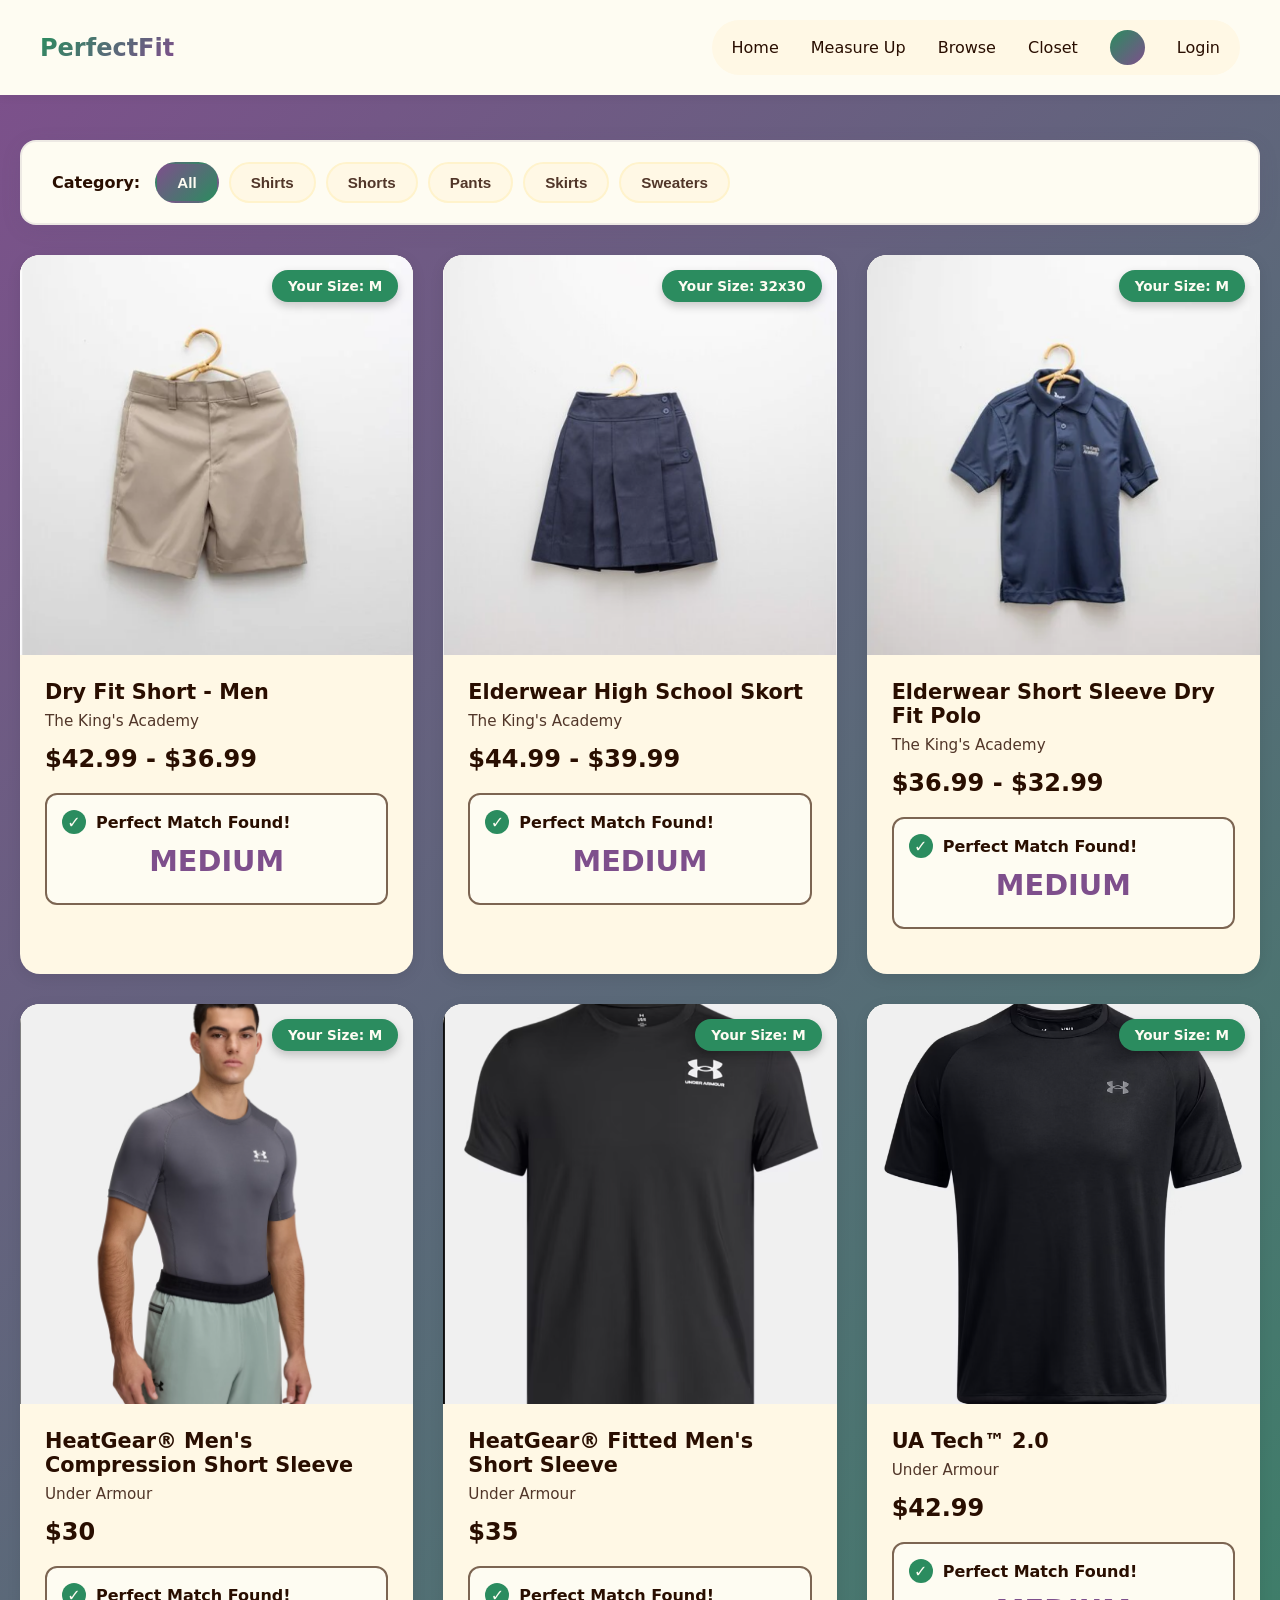
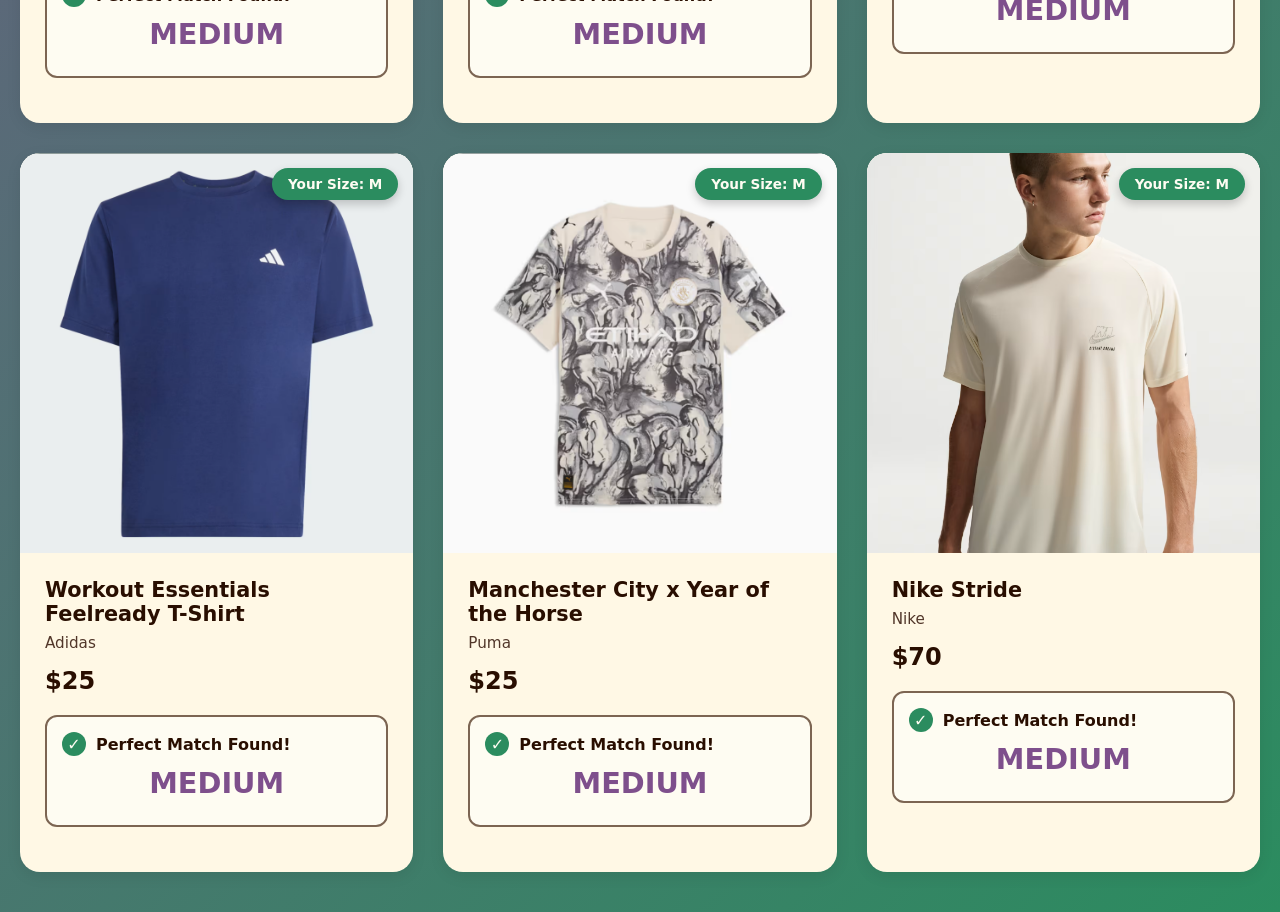
==== Main/Browse.html @ 37f1c9ac "Initial commit" ====
<html lang="en">
  <head>
    <meta charset="UTF-8" />
    <meta name="viewport" content="width=device-width, initial-scale=1.0" />
    <title>Shop - Your Perfect Fit</title>
    <link rel="stylesheet" type="text/css" href="../styles.css" />
    <style>
      /* added 2-2-26, style completed -26 */
      body {
        font-family: -apple-system, BlinkMacSystemFont, "Segoe UI", system-ui,
          sans-serif;
        background: var(--grad-pg);
        color: var(--text-primary);
        padding-top: 100px;
      }

      /* Main Layout */
      .container {
        max-width: 1400px;
        margin: 0 auto;
        padding: 40px 20px;
      }

      .product-grid {
        display: grid;
        grid-template-columns: repeat(auto-fill, minmax(320px, 1fr));
        gap: 30px;
        margin-top: 30px;
      }

      /* Product Card */
      .product-card {
        background: var(--wt-cream);
        border-radius: 20px;
        overflow: hidden;
        box-shadow: 0 4px 15px rgba(0, 0, 0, 0.08);
        transition: all 0.3s;
      }

      .product-image {
        width: 100%;
        height: 400px;
        background: var(--wt-cream);
        position: relative;
        overflow: hidden;
      }

      /* SVG Clothing Items */
      .product-image svg {
        width: 100%;
        height: 100%;
      }

      .badge {
        position: absolute;
        top: 15px;
        right: 15px;
        background: var(--color-g);
        color: var(--wt-light);
        padding: 8px 16px;
        border-radius: 20px;
        font-size: 0.85rem;
        font-weight: 600;
        box-shadow: 0 4px 10px rgba(0, 0, 0, 0.2);
      }

      .product-info {
        padding: 25px;
      }

      .product-title {
        font-size: 1.3rem;
        font-weight: 700;
        margin-bottom: 8px;
        color: var(--text-primary);
      }

      .product-description {
        color: var(--text-secondary);
        font-size: 0.95rem;
        margin-bottom: 15px;
      }

      .price {
        font-size: 1.5rem;
        font-weight: 700;
        color: var(--text-primary);
        margin-bottom: 20px;
      }

      /* Size Recommendation */
      .size-recommendation {
        background: var(--wt-light);
        border: 2px solid var(--border-primary);
        border-radius: 12px;
        padding: 15px;
        margin-bottom: 20px;
      }

      .size-recommendation-header {
        display: flex;
        align-items: center;
        gap: 10px;
        margin-bottom: 10px;
      }

      .check-icon {
        width: 24px;
        height: 24px;
        background: var(--color-g);
        border-radius: 50%;
        display: flex;
        align-items: center;
        justify-content: center;
        color: var(--wt-light);
        font-weight: bold;
      }

      .size-recommendation-text {
        font-weight: 600;
        color: var(--text-primary);
        font-size: 1rem;
      }

      .recommended-size {
        font-size: 1.8rem;
        font-weight: 800;
        color: var(--color-p);
        text-align: center;
        margin: 10px 0;
      }

      .confidence {
        text-align: center;
        font-size: 0.85rem;
        color: var(--text-secondary);
      }

      /* Size Selector */
      .size-selector {
        margin-bottom: 20px;
      }

      .size-selector-label {
        font-weight: 600;
        margin-bottom: 10px;
        display: block;
        color: var(--text-primary);
      }

      .size-options {
        display: flex;
        gap: 10px;
        flex-wrap: wrap;
      }

      .size-option {
        padding: 12px 20px;
        border: 2px solid var(--border-primary);
        border-radius: 10px;
        background: var(--wt-light);
        cursor: pointer;
        transition: all 0.2s;
        font-weight: 600;
        position: relative;
      }

      .size-option:hover {
        border-color: var(--color-p);
      }

      .size-option.recommended {
        border-color: var(--color-g);
        background: var(--wt-light);
        color: var(--color-g);
      }

      .size-option.selected {
        border-color: var(--color-p);
        background: var(--color-p);
        color: var(--wt-light);
      }

      /* Add to Closet Button */
      .add-to-cart {
        width: 100%;
        padding: 16px;
        margin: 5px;
        background: var(--color-g);
        color: var(--wt-light);
        border: none;
        border-radius: 12px;
        font-size: 1.1rem;
        font-weight: 600;
        cursor: pointer;
        transition: all 0.3s;
      }

      .add-to-cart:hover {
        transform: translateY(-2px);
        box-shadow: 0 6px 20px rgba(102, 126, 234, 0.4);
      }
      .try-on {
        width: 100%;
        padding: 16px;
        margin: 5px;
        background: var(--color-p);
        color: var(--wt-light);
        border: none;
        border-radius: 12px;
        font-size: 1.1rem;
        font-weight: 600;
        cursor: pointer;
        transition: all 0.3s;
      }

      .try-on:hover {
        transform: translateY(-2px);
        box-shadow: 0 6px 20px rgba(102, 126, 234, 0.4);
      }

      /* Filter Bar */
      .filter-bar {
        background: var(--wt-light);
        padding: 20px 30px;
        border-radius: 16px;
        margin-bottom: 30px;
        box-shadow: 0 5px 20px rgba(92, 75, 111, 0.12);
        border: 2px solid rgba(92, 75, 111, 0.1);
      }

      .filter-section {
        display: flex;
        align-items: center;
        gap: 15px;
        flex-wrap: wrap;
      }

      .filter-label {
        font-weight: 700;
        color: var(--text-primary);
        font-size: 1rem;
      }

      .filter-chips {
        display: flex;
        gap: 10px;
        flex-wrap: wrap;
      }

      .filter-chip {
        padding: 10px 20px;
        background: var(--wt-cream);
        border: 2px solid var(--border-secondary);
        border-radius: 25px;
        cursor: pointer;
        transition: all 0.3s;
        font-weight: 600;
        color: var(--text-secondary);
        font-size: 0.95rem;
      }

      .filter-chip:hover {
        border-color: var(--color-g);
        background: var(--wt-light);
      }

      .filter-chip.active {
        background: var(--grad-pg);
        color: var(--wt-light);
        border-color: transparent;
      }

      @media (max-width: 768px) {
        .product-grid {
          grid-template-columns: 1fr;
        }
      }
    </style>
  </head>
  <body>
    <!-- Header -->
    <div class="header">
      <div class="logo">PerfectFit</div>
      <div class="user-info">
        <nav>
          <a href="../index.html">Home</a>
          <a href="MeasureUp.html">Measure Up</a>
          <a href="Browse.html">Browse</a>
          <a href="Closet.html">Closet</a>
          <div class="user-avatar"></div>
          <a href="Login.html">Login</a>
        </nav>
      </div>
    </div>
    <div class="container">
      <!-- Filter Bar -->
      <div class="filter-bar">
        <div class="filter-section">
          <span class="filter-label">Category:</span>
          <div class="filter-chips">
            <button class="filter-chip active" onclick="filterProducts('all')">
              All
            </button>
            <button class="filter-chip" onclick="filterProducts('shirts')">
              Shirts
            </button>
            <button class="filter-chip" onclick="filterProducts('shorts')">
              Shorts
            </button>
            <button class="filter-chip" onclick="filterProducts('pants')">
              Pants
            </button>
            <button class="filter-chip" onclick="filterProducts('skirts')">
              Skirts
            </button>
            <button class="filter-chip" onclick="filterProducts('sweaters')">
              Sweaters
            </button>
          </div>
        </div>
      </div>
      <!-- Product Grid -->
      <div class="product-grid">
        <!-- High School Shorts -->
        <div class="product-card">
          <div
            class="product-image"
            style="
              background: var(--wt-light);
              display: flex;
              align-items: center;
              justify-content: center;
            "
          >
            <img
              src="../Images/HsShorts.png"
              alt="High School Shorts"
              style="
                width: 100%;
                height: 100%;
                object-fit: cover;
                border-radius: 16px 16px 0 0;
              "
            />
            <div class="badge">Your Size: M</div>
          </div>
          <div class="product-info">
            <h3 class="product-title">Dry Fit Short - Men</h3>
            <p class="product-description">The King's Academy</p>
            <div class="price">$42.99 - $36.99</div>

            <a
              href="../Selected/Shorts.html"
              class="size-recommendation"
              style="text-decoration: none; display: block"
            >
              <div class="size-recommendation-header">
                <div class="check-icon">✓</div>
                <span class="size-recommendation-text"
                  >Perfect Match Found!</span
                >
              </div>
              <div class="recommended-size">MEDIUM</div>
            </a>
          </div>
        </div>

        <!-- High School Skirts -->
        <div class="product-card">
          <div
            class="product-image"
            style="
              background: var(--wt-light);
              display: flex;
              align-items: center;
              justify-content: center;
            "
          >
            <img
              src="../Images/HsSkirtB.png"
              alt="High School Skirts"
              style="
                width: 100%;
                height: 100%;
                object-fit: cover;
                border-radius: 16px 16px 0 0;
              "
            />
            <div class="badge">Your Size: 32x30</div>
          </div>
          <div class="product-info">
            <h3 class="product-title">Elderwear High School Skort</h3>
            <p class="product-description">The King's Academy</p>
            <div class="price">$44.99 - $39.99</div>
            <a
              href="../Selected/SkirtB.html"
              class="size-recommendation"
              style="text-decoration: none; display: block"
            >
              <div class="size-recommendation-header">
                <div class="check-icon">✓</div>
                <span class="size-recommendation-text"
                  >Perfect Match Found!</span
                >
              </div>
              <div class="recommended-size">MEDIUM</div>
            </a>
          </div>
        </div>

        <!-- Short Sleeve Polo -->
        <div class="product-card">
          <div
            class="product-image"
            style="
              background: var(--wt-light);
              display: flex;
              align-items: center;
              justify-content: center;
            "
          >
            <img
              src="../Images/ShirtBF.png"
              alt="Short Sleeve Dry Fit Polo"
              style="
                width: 100%;
                height: 100%;
                object-fit: cover;
                border-radius: 16px 16px 0 0;
              "
            />
            <div class="badge">Your Size: M</div>
          </div>
          <div class="product-info">
            <h3 class="product-title">Elderwear Short Sleeve Dry Fit Polo</h3>
            <p class="product-description">The King's Academy</p>
            <div class="price">$36.99 - $32.99</div>
            <a
              href="../Selected/TKAShirt.html"
              class="size-recommendation"
              style="text-decoration: none; display: block"
            >
              <div class="size-recommendation-header">
                <div class="check-icon">✓</div>
                <span class="size-recommendation-text"
                  >Perfect Match Found!</span
                >
              </div>
              <div class="recommended-size">MEDIUM</div>
            </a>
          </div>
        </div>

        <!-- HeatGear® Compression -->
        <div class="product-card">
          <div
            class="product-image"
            style="
              background: var(--wt-light);
              display: flex;
              align-items: center;
              justify-content: center;
            "
          >
            <img
              src="../Images/UAShirtComp.png"
              alt="Under Armour Mens Compression Shirt"
              style="
                width: 100%;
                height: 100%;
                object-fit: cover;
                border-radius: 16px 16px 0 0;
              "
            />
            <div class="badge">Your Size: M</div>
          </div>
          <div class="product-info">
            <h3 class="product-title">
              HeatGear® Men's Compression Short Sleeve
            </h3>
            <p class="product-description">Under Armour</p>
            <div class="price">$30</div>

            <a
              href="../Selected/UAComp.html"
              class="size-recommendation"
              style="text-decoration: none; display: block"
            >
              <div class="size-recommendation-header">
                <div class="check-icon">✓</div>
                <span class="size-recommendation-text"
                  >Perfect Match Found!</span
                >
              </div>
              <div class="recommended-size">MEDIUM</div>
            </a>
          </div>
        </div>

        <!-- HeatGear® Fitted -->
        <div class="product-card">
          <div
            class="product-image"
            style="
              background: var(--wt-light);
              display: flex;
              align-items: center;
              justify-content: center;
            "
          >
            <img
              src="../Images/UAShirtFit.png"
              alt="Under Armour Mens Fitted Shirt"
              style="
                width: 100%;
                height: 100%;
                object-fit: cover;
                border-radius: 16px 16px 0 0;
              "
            />
            <div class="badge">Your Size: M</div>
          </div>
          <div class="product-info">
            <h3 class="product-title">HeatGear® Fitted Men's Short Sleeve</h3>
            <p class="product-description">Under Armour</p>
            <div class="price">$35</div>

            <a
              href="../Selected/UAFitted.html"
              class="size-recommendation"
              style="text-decoration: none; display: block"
            >
              <div class="size-recommendation-header">
                <div class="check-icon">✓</div>
                <span class="size-recommendation-text"
                  >Perfect Match Found!</span
                >
              </div>
              <div class="recommended-size">MEDIUM</div>
            </a>
          </div>
        </div>

        <!-- UA Tech™ 2.0 -->
        <div class="product-card">
          <div
            class="product-image"
            style="
              background: var(--wt-light);
              display: flex;
              align-items: center;
              justify-content: center;
            "
          >
            <img
              src="../Images/UAShirtLoose.png"
              alt="Under Armour Mens Compression Shirt"
              style="
                width: 100%;
                height: 100%;
                object-fit: cover;
                border-radius: 16px 16px 0 0;
              "
            />
            <div class="badge">Your Size: M</div>
          </div>
          <div class="product-info">
            <h3 class="product-title">UA Tech™ 2.0</h3>
            <p class="product-description">Under Armour</p>
            <div class="price">$42.99</div>
            <a
              href="../Selected/UALoose.html"
              class="size-recommendation"
              style="text-decoration: none; display: block"
            >
              <div class="size-recommendation-header">
                <div class="check-icon">✓</div>
                <span class="size-recommendation-text"
                  >Perfect Match Found!</span
                >
              </div>
              <div class="recommended-size">MEDIUM</div>
            </a>
          </div>
        </div>

        <!-- Adidas Shirt -->
        <div class="product-card">
          <div
            class="product-image"
            style="
              background: var(--wt-light);
              display: flex;
              align-items: center;
              justify-content: center;
            "
          >
            <img
              src="../Images/AdidasShirt.png"
              alt="Workout Essentials Feelready T-Shirt"
              style="
                width: 100%;
                height: 100%;
                object-fit: cover;
                border-radius: 16px 16px 0 0;
              "
            />
            <div class="badge">Your Size: M</div>
          </div>
          <div class="product-info">
            <h3 class="product-title">Workout Essentials Feelready T-Shirt</h3>
            <p class="product-description">Adidas</p>
            <div class="price">$25</div>
            <a
              href="../Selected/AdidasShirt.html"
              class="size-recommendation"
              style="text-decoration: none; display: block"
            >
              <div class="size-recommendation-header">
                <div class="check-icon">✓</div>
                <span class="size-recommendation-text"
                  >Perfect Match Found!</span
                >
              </div>
              <div class="recommended-size">MEDIUM</div>
            </a>
          </div>
        </div>

        <!-- Puma Shirt -->
        <div class="product-card">
          <div
            class="product-image"
            style="
              background: var(--wt-light);
              display: flex;
              align-items: center;
              justify-content: center;
            "
          >
            <img
              src="../Images/PumaShirt.png"
              alt="Manchester City x Year of the Horse"
              style="
                width: 100%;
                height: 100%;
                object-fit: cover;
                border-radius: 16px 16px 0 0;
              "
            />
            <div class="badge">Your Size: M</div>
          </div>
          <div class="product-info">
            <h3 class="product-title">Manchester City x Year of the Horse</h3>
            <p class="product-description">Puma</p>
            <div class="price">$25</div>
            <a
              href="../Selected/PumaShirt.html"
              class="size-recommendation"
              style="text-decoration: none; display: block"
            >
              <div class="size-recommendation-header">
                <div class="check-icon">✓</div>
                <span class="size-recommendation-text"
                  >Perfect Match Found!</span
                >
              </div>
              <div class="recommended-size">MEDIUM</div>
            </a>
          </div>
        </div>

        <!-- Nike Shirt -->
        <div class="product-card">
          <div
            class="product-image"
            style="
              background: var(--wt-light);
              display: flex;
              align-items: center;
              justify-content: center;
            "
          >
            <img
              src="../Images/NikeShirt.png"
              alt="Nike Stride"
              style="
                width: 100%;
                height: 100%;
                object-fit: cover;
                border-radius: 16px 16px 0 0;
              "
            />
            <div class="badge">Your Size: M</div>
          </div>
          <div class="product-info">
            <h3 class="product-title">Nike Stride</h3>
            <p class="product-description">Nike</p>
            <div class="price">$70</div>
            <a
              href="../Selected/NikeShirt.html"
              class="size-recommendation"
              style="text-decoration: none; display: block"
            >
              <div class="size-recommendation-header">
                <div class="check-icon">✓</div>
                <span class="size-recommendation-text"
                  >Perfect Match Found!</span
                >
              </div>
              <div class="recommended-size">MEDIUM</div>
            </a>
          </div>
        </div>
      </div>
    </div>

    <script>
      // Size selector functionality
      document.querySelectorAll(".size-option").forEach((option) => {
        option.addEventListener("click", function () {
          // Remove selected class from siblings
          this.parentElement.querySelectorAll(".size-option").forEach((opt) => {
            opt.classList.remove("selected");
          });
          // Add selected class to clicked option
          this.classList.add("selected");
        });
      });
    </script>
  </body>
</html>
---- styles.css ----
* {
  margin: 0;
  padding: 0;
  box-sizing: border-box;
}

:root {
  --color-g: #2B8C5F;
  --color-p: #7E4F8C;
  --wt-cream: #FFF8E5;
  --wt-light: #FEFCF2;
  --text-primary: #290E00;
  --text-secondary: #513629;
  --border-primary: #7C6552;
  --border-secondary: #FFF3CC;
  --grad-pg: linear-gradient(135deg, #7E4F8C 0%, #2B8C5F 100%);
  --grad-gp: linear-gradient(135deg, #2B8C5F 0%, #7E4F8C 100%);
  --grad-lc: linear-gradient(135deg, #FEFCF2 0%, #FFF8E5 100%);
}


.header {
  background: var(--wt-light);
  padding: 20px 40px;
  box-shadow: 0 2px 10px rgba(0,0,0,0.05);
  display: flex;
  justify-content: space-between;
  align-items: center;
  position: fixed;
  top: 0;
  z-index: 100;
  width: 100%;
}
      
.header-content {
  display: flex;
  justify-content: space-between;
  align-items: center;
}
      
.logo {
  font-size: 1.5rem;
  font-weight: 800;
  background: var(--grad-gp);
  -webkit-background-clip: text;
  -webkit-text-fill-color: transparent;
}
      
.user-info {
  display: flex;
  align-items: center;
  gap: 15px;
  background: var(--wt-cream);
  padding: 10px 20px;
  border-radius: 50px;
}
      
.user-avatar {
  width: 35px;
  height: 35px;
  background: var(--grad-gp);
  border-radius: 50%;
  display: flex;
  align-items: center;
  justify-content: center;
  color: var(--wt-light);
  font-weight: 600;
}
  
nav {
  display: flex;
  gap: 2rem;
  align-items: center;
}

nav a {
  text-decoration: none;
  color: var(--text-primary);
  font-weight: 500;
  transition: color 0.3s;
}

nav a:hover {
  color: var(--color-g);
}


/* #F9F0DA   #290E00*/
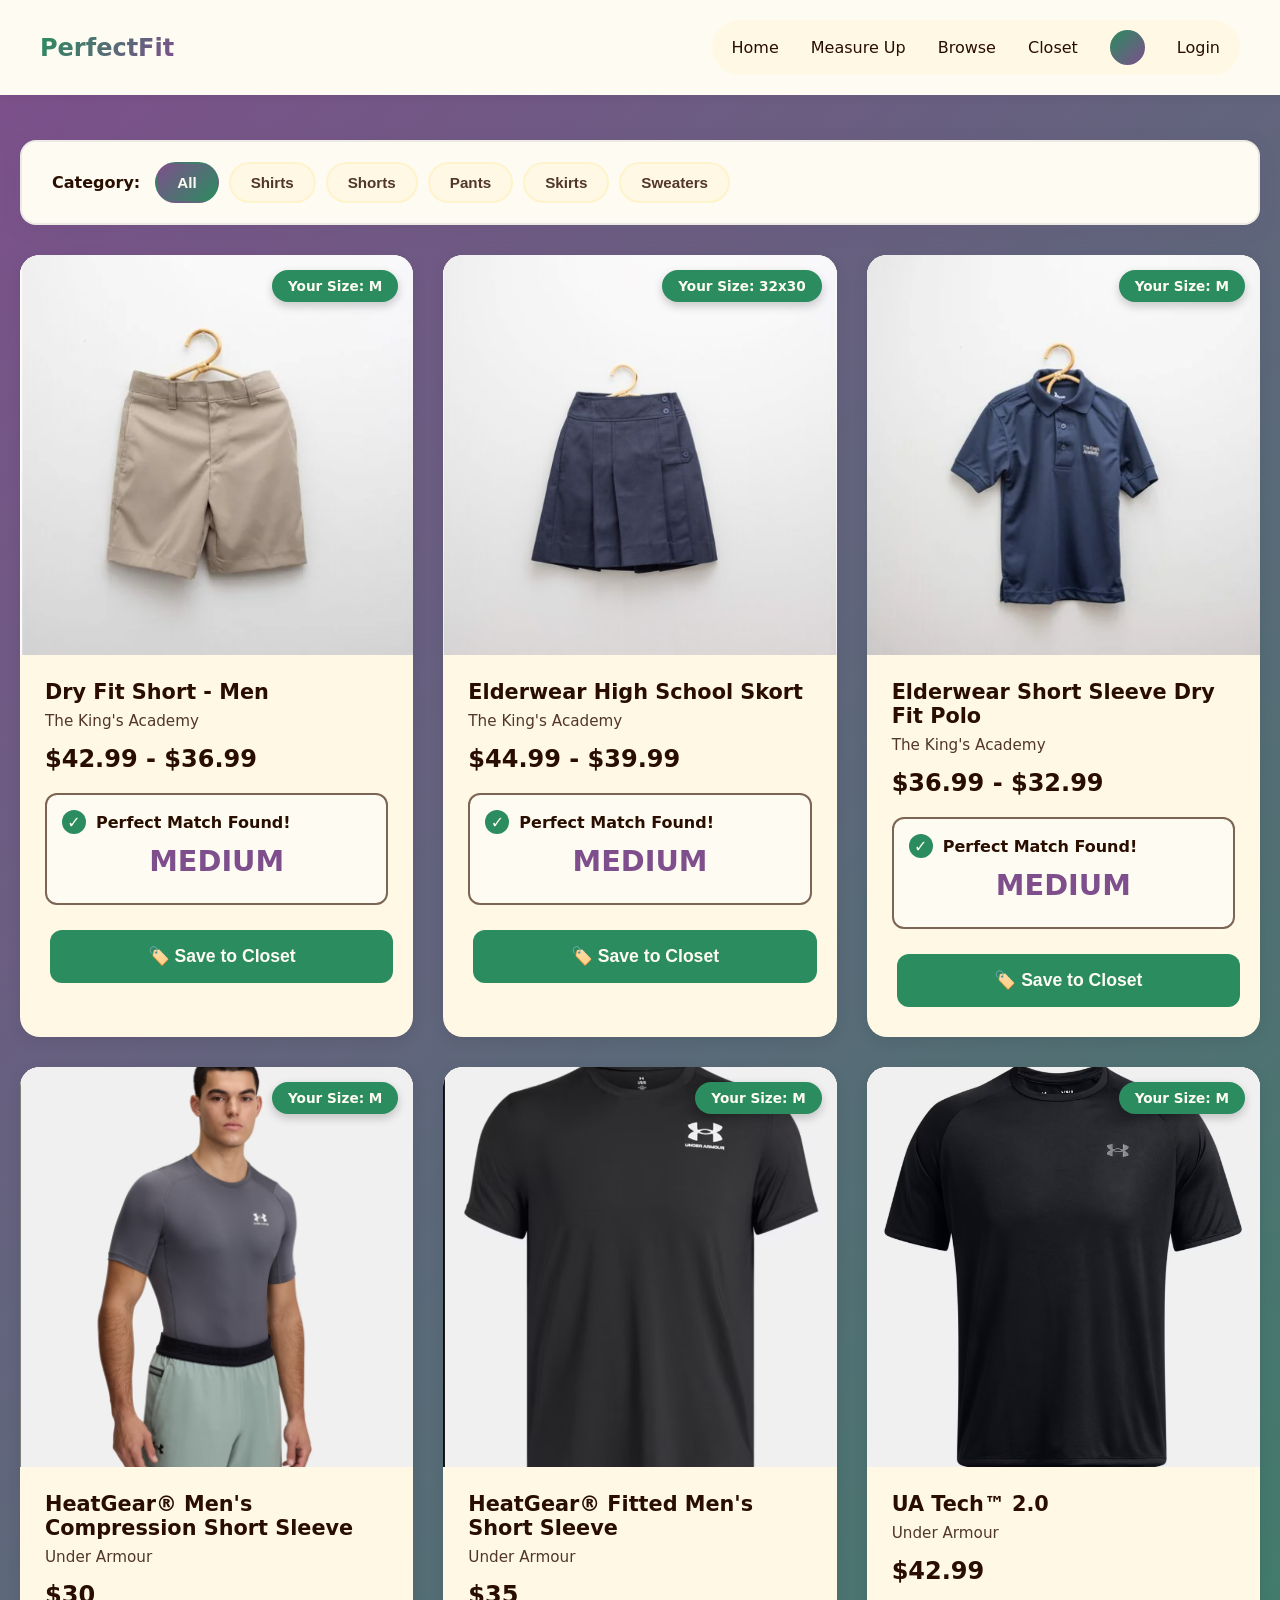
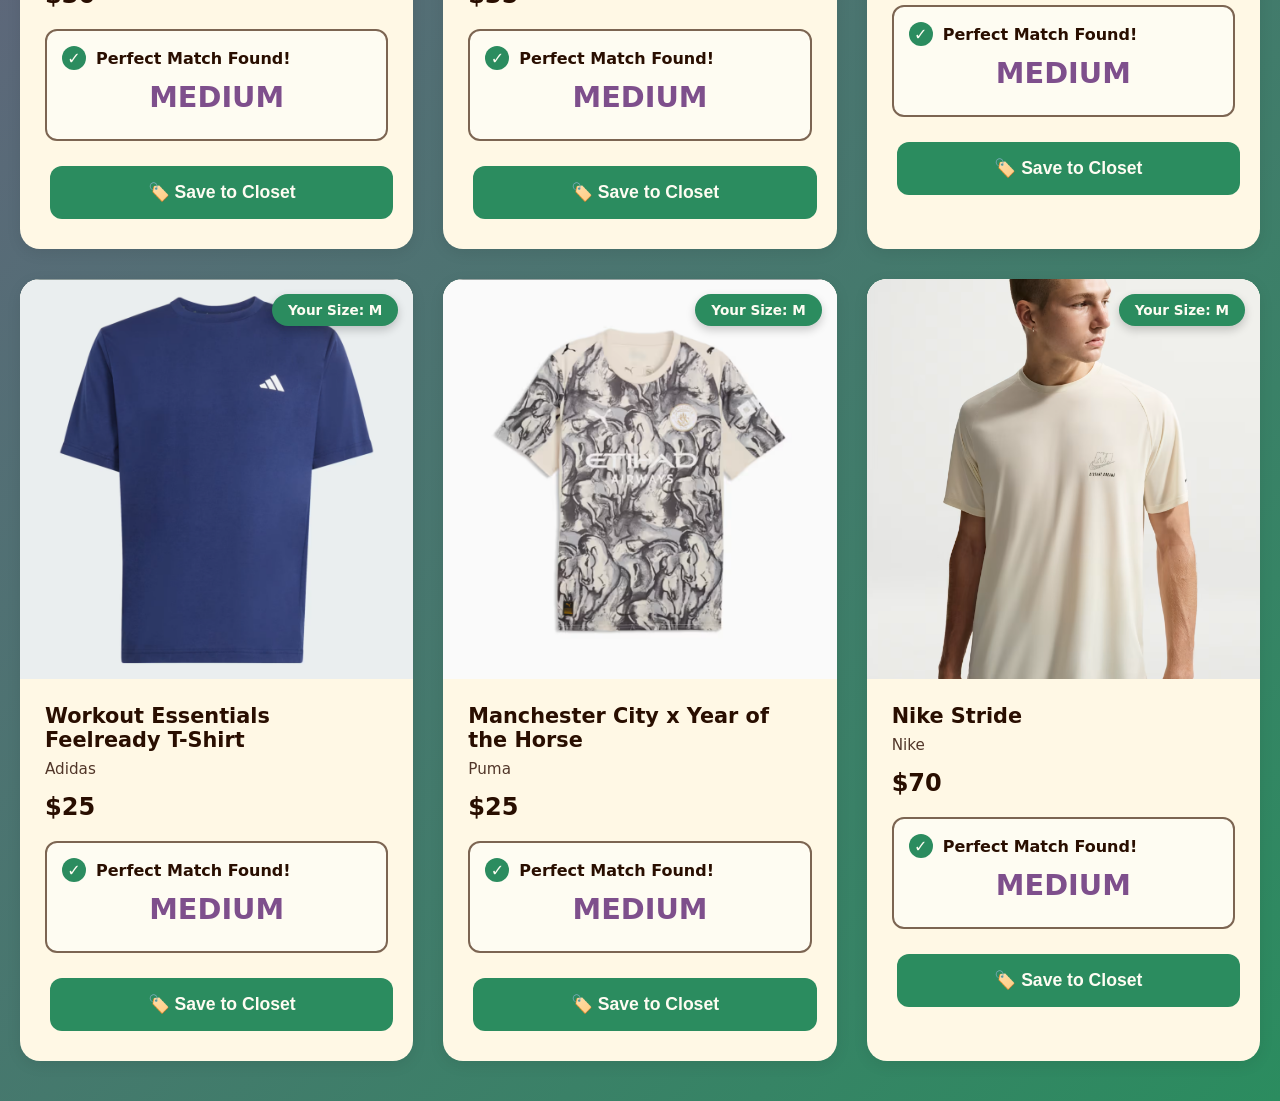
==== commit 4b3350f6: "Add closet functionality: save items from Browse, dynamic Closet page, chat sidebar in MeasureUp" ====
--- a/Main/Browse.html
+++ b/Main/Browse.html
@@ -363,6 +363,10 @@
               </div>
               <div class="recommended-size">MEDIUM</div>
             </a>
+            <button class="add-to-cart" data-name="Dry Fit Short - Men"
+              onclick="addToCloset(this, 'Dry Fit Short - Men', 'The King\'s Academy', null, '🩳', '../Images/HsShorts.png')">
+              🏷️ Save to Closet
+            </button>
           </div>
         </div>
 
@@ -406,6 +410,10 @@
               </div>
               <div class="recommended-size">MEDIUM</div>
             </a>
+            <button class="add-to-cart" data-name="Elderwear High School Skort"
+              onclick="addToCloset(this, 'Elderwear High School Skort', 'The King\'s Academy', null, '👗', '../Images/HsSkirtB.png')">
+              🏷️ Save to Closet
+            </button>
           </div>
         </div>
 
@@ -449,6 +457,10 @@
               </div>
               <div class="recommended-size">MEDIUM</div>
             </a>
+            <button class="add-to-cart" data-name="Elderwear Short Sleeve Dry Fit Polo"
+              onclick="addToCloset(this, 'Elderwear Short Sleeve Dry Fit Polo', 'School Store Dry Fit Polo', 'schoolstore', '👕', '../Images/ShirtBF.png')">
+              🏷️ Save to Closet
+            </button>
           </div>
         </div>
 
@@ -495,6 +507,10 @@
               </div>
               <div class="recommended-size">MEDIUM</div>
             </a>
+            <button class="add-to-cart" data-name="HeatGear® Men's Compression Short Sleeve"
+              onclick="addToCloset(this, 'HeatGear® Men\'s Compression Short Sleeve', 'Under Armour', 'underarmour', '👕', '../Images/UAShirtComp.png')">
+              🏷️ Save to Closet
+            </button>
           </div>
         </div>
 
@@ -539,6 +555,10 @@
               </div>
               <div class="recommended-size">MEDIUM</div>
             </a>
+            <button class="add-to-cart" data-name="HeatGear® Fitted Men's Short Sleeve"
+              onclick="addToCloset(this, 'HeatGear® Fitted Men\'s Short Sleeve', 'Under Armour', 'underarmour', '👕', '../Images/UAShirtFit.png')">
+              🏷️ Save to Closet
+            </button>
           </div>
         </div>
 
@@ -582,6 +602,10 @@
               </div>
               <div class="recommended-size">MEDIUM</div>
             </a>
+            <button class="add-to-cart" data-name="UA Tech™ 2.0"
+              onclick="addToCloset(this, 'UA Tech™ 2.0', 'Under Armour', 'underarmour', '👕', '../Images/UAShirtLoose.png')">
+              🏷️ Save to Closet
+            </button>
           </div>
         </div>
 
@@ -625,6 +649,10 @@
               </div>
               <div class="recommended-size">MEDIUM</div>
             </a>
+            <button class="add-to-cart" data-name="Workout Essentials Feelready T-Shirt"
+              onclick="addToCloset(this, 'Workout Essentials Feelready T-Shirt', 'Adidas', 'adidas', '👕', '../Images/AdidasShirt.png')">
+              🏷️ Save to Closet
+            </button>
           </div>
         </div>
 
@@ -668,6 +696,10 @@
               </div>
               <div class="recommended-size">MEDIUM</div>
             </a>
+            <button class="add-to-cart" data-name="Manchester City x Year of the Horse"
+              onclick="addToCloset(this, 'Manchester City x Year of the Horse', 'Puma', 'puma', '👕', '../Images/PumaShirt.png')">
+              🏷️ Save to Closet
+            </button>
           </div>
         </div>
 
@@ -711,6 +743,10 @@
               </div>
               <div class="recommended-size">MEDIUM</div>
             </a>
+            <button class="add-to-cart" data-name="Nike Stride"
+              onclick="addToCloset(this, 'Nike Stride', 'Nike', 'nike', '👟', '../Images/NikeShirt.png')">
+              🏷️ Save to Closet
+            </button>
           </div>
         </div>
       </div>
@@ -720,12 +756,49 @@
       // Size selector functionality
       document.querySelectorAll(".size-option").forEach((option) => {
         option.addEventListener("click", function () {
-          // Remove selected class from siblings
           this.parentElement.querySelectorAll(".size-option").forEach((opt) => {
             opt.classList.remove("selected");
           });
-          // Add selected class to clicked option
           this.classList.add("selected");
+        });
+      });
+
+      // ── Closet helpers ─────────────────────────────
+      function addToCloset(btn, name, brand, brandKey, emoji, image) {
+        const closet = JSON.parse(localStorage.getItem('perfectfit_closet') || '[]');
+        if (closet.some(item => item.name === name)) {
+          showToast('Already in your closet!', false);
+          return;
+        }
+        closet.push({ id: Date.now(), name, brand, brandKey, emoji, image, addedAt: new Date().toISOString() });
+        localStorage.setItem('perfectfit_closet', JSON.stringify(closet));
+        btn.textContent = '✓ Saved!';
+        btn.disabled = true;
+        btn.style.background = 'var(--color-g)';
+        showToast('Added to your closet!');
+      }
+
+      function showToast(msg, success = true) {
+        const toast = document.createElement('div');
+        toast.textContent = msg;
+        toast.style.cssText = `position:fixed;bottom:30px;left:50%;transform:translateX(-50%);
+          background:${success ? '#2B8C5F' : '#7E4F8C'};color:#fff;padding:12px 28px;
+          border-radius:50px;font-weight:600;z-index:9999;
+          box-shadow:0 4px 15px rgba(0,0,0,0.2);font-size:0.95rem;
+          transition:opacity 0.3s;`;
+        document.body.appendChild(toast);
+        setTimeout(() => { toast.style.opacity = '0'; setTimeout(() => toast.remove(), 300); }, 2200);
+      }
+
+      // Mark already-saved items on page load
+      window.addEventListener('DOMContentLoaded', () => {
+        const closet = JSON.parse(localStorage.getItem('perfectfit_closet') || '[]');
+        document.querySelectorAll('.add-to-cart[data-name]').forEach(btn => {
+          if (closet.some(item => item.name === btn.dataset.name)) {
+            btn.textContent = '✓ Saved!';
+            btn.disabled = true;
+            btn.style.background = 'var(--color-g)';
+          }
         });
       });
     </script>
